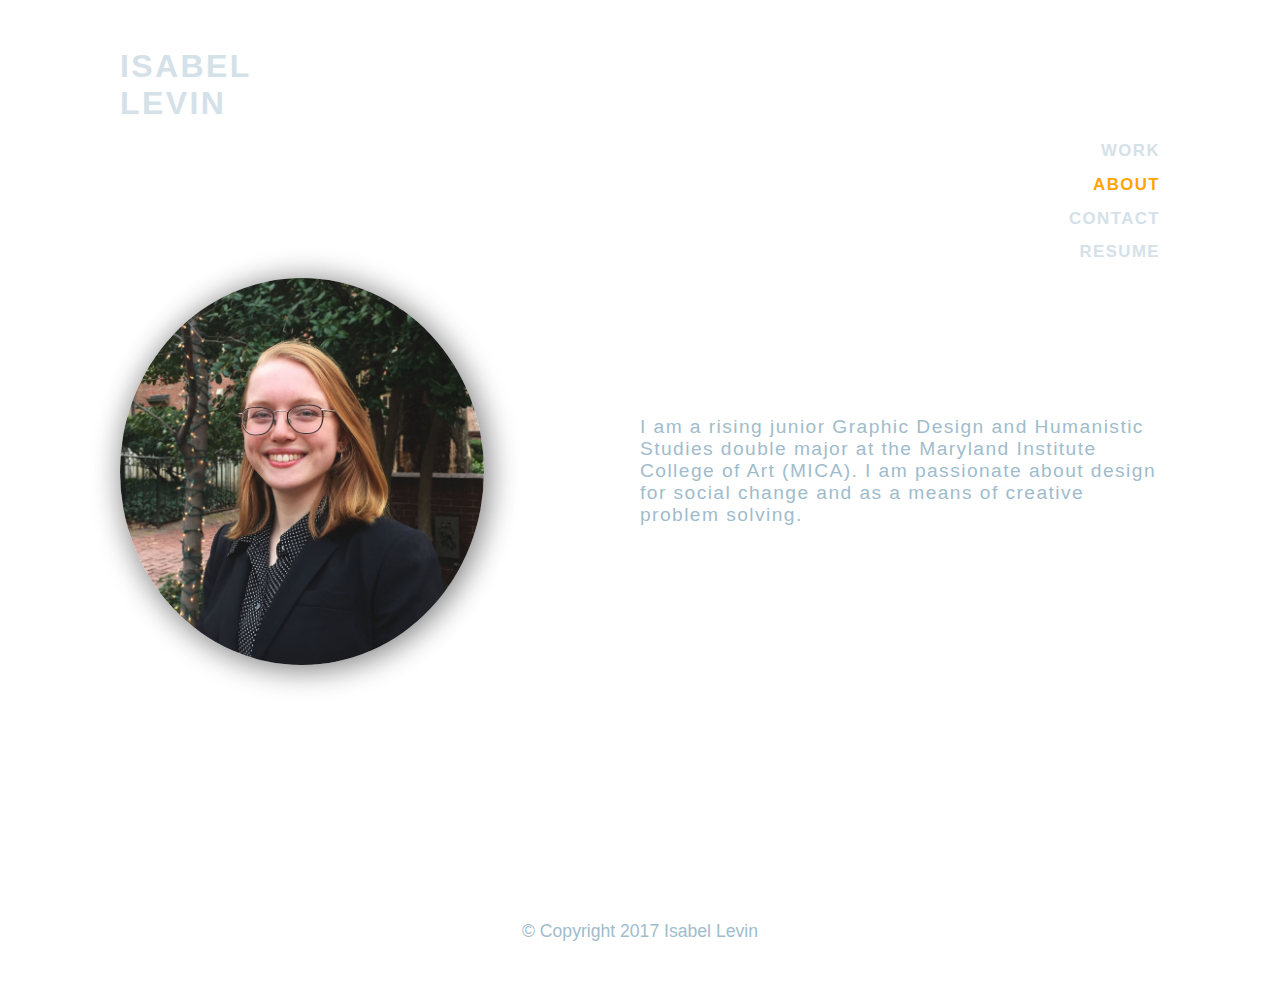
==== about.html @ 1cfdbbec "Initial Upload for Portfolio" ====
<!doctype html>

<html>
  <head>
    <!-- this is the proper meta tag to use common special characters, etc. -->
    <meta charset="UTF-8" />

    <!-- this is necessary for responsive @media queries to work properly -->
    <meta name="viewport" content="width=device-width, initial-scale=1">

    <!-- The Title to your website. Shows in the browser tab or window, as well as in search engine results. Not actually on the page anywhere -->
    <title>Isabel Levin | Portfolio</title>

    <link href="https://opensource.keycdn.com/fontawesome/4.7.0/font-awesome.min.css" type="text/css" rel="stylesheet" />
    <link href="basics.css" type="text/css" rel="stylesheet" />
    <link href="floatGrid.css" type="text/css" rel="stylesheet" />
    <link href="about.css" type="text/css" rel="stylesheet" />
    <link href="menu.css" type="text/css" rel="stylesheet" />
  </head>

    
    
    
  <body>
        <div class="container"> 
            <header>
                  <h1>
                      <a href="index.html">ISABEL <br> LEVIN </a>
                  </h1>
                
                
                    <nav>
                        <button class="hamburger">ME<br>NU</button>

                        <ul>
                            <li> <a href="work.html">WORK</a></li>
                            <li> <a href="about.html">ABOUT</a> </li>
                            <li> <a href="contact.html">CONTACT</a> </li>
                            <li> <a href="resume.html">RESUME</a> </li>
                        </ul>
                    </nav>
                
            </header>


            <main>
                  <h3><a href="work.html">WORK</a></h3>
                  <h4>ABOUT</h4>
                  <h3>
                      <a href="contact.html">CONTACT</a>
                  </h3>
                  <h3>
                      <a href="resume.html">RESUME</a>
                  </h3>

                  
                  <div class="flex">
                        <img src="images/professionalPortrait.jpeg">
                
                        <div class="container1"><p>I am a rising junior Graphic Design and Humanistic Studies double major at the Maryland Institute College of Art (MICA). I am passionate about design for social change and as a means of creative problem solving.</p></div>
                  </div>
                  
            </main>
            
            <footer>
                <p>© Copyright <span class="year dynamic">2017</span> Isabel Levin</p>
            </footer>

        </div>
      
          <script src="https://code.jquery.com/jquery-3.1.1.min.js"></script>

              <script src="jquery-3.2.0.min.js"></script>
                <script>
                    /* this makes menu hide and show when you click hamburger button */
                    $(".hamburger").click(function(){
                         $("header nav ul").toggle();
                        $("header nav").toggleClass('expanded');
                    });
                    
                    $(window).resize(function(){
                         var windowWidth = $(window).width();
                         console.log(windowWidth);

                         if (windowWidth >= 1024) {
                            $("header nav ul").show();
                         } else {
                             $("header nav ul").hide();
                         };
                    });
                    
                   $("header nav ul").hide();

                </script>

   </body>
---- basics.css ----
/** write your styles in this sheet. **/

* {
  -webkit-box-sizing: inherit;
  -moz-box-sizing: inherit;
  box-sizing: inherit;
}

html {
  -webkit-box-sizing: border-box;
  -moz-box-sizing: border-box;
  box-sizing: border-box;
}

body {
  background: white;
  color: black;
  /**/
  font-family: Apercu, Futura, "Helvetica Neue", Helvetica, sans-serif;
}


/*** project overlay ***/
.project-page {
  position: fixed;
  top:0;
  right:0;
  bottom:0;
  left:0;
  z-index: 9999999999;
  background-color: rgba(255,255,255,1);
  overflow-y: auto;
  -webkit-overflow-scrolling: touch;
}
.project-page * {
  margin-left: auto;
  margin-right:auto;
}
.project-page .container {
/*  max-width: 50em;*/
}
.project-page .close {
  background-color: transparent;
  border: 2px solid currentColor;
  border-radius: 50%;
  position: fixed;
  top: 2rem;
  right: 2rem;
  font-size: 1rem;
  height: 3.5rem;
  width: 3.5rem;
  line-height: 3.5rem;
  color:#9fbccc;
  cursor:pointer;
}

.project-page .close i {
    color:#9fbccc;
}

.project-page .close:hover    {
    color:#d5e1e8;
}

.project-page .close:hover i {
    color:#d5e1e8;
}

/* easy class to add to <ul>s to get rid of listy stuff */
.list-reset {
  list-style: none;
  margin:0;
  padding: 0;
}

/* try to keep body from scrolling in the background */
.stop-scrolling {
  height: 100%;
  overflow: hidden;
  position: relative;
}



header a                {text-decoration:none;
                         color:#d5e1e8;}

header a:hover          {text-decoration:none;
                         color:orange;}
---- floatGrid.css ----
* { box-sizing: border-box; }

header                  {color:#d5e1e8;
                         font-family:Apercu, Futura, "Helvetica Neue", Helvetica, sans-serif;
                         font-size:1em;
                         font-weight: bold;
                         letter-spacing:0.15em;
                         margin-top:3rem;}

header a                {text-decoration:none;
                         color:#d5e1e8;}

header a:hover          {text-decoration:none;
                         color:orange;}

h2                      {margin-left:1rem;
                         margin-right:1rem;
                         margin-top:1.25rem;
                         margin-bottom:0.75rem;}


h3                      {color:#d5e1e8;
                         font-size:1.75em;
                         text-align: right;}

h3 a                    {text-decoration:none;
                         color:#d5e1e8;}

h3 a:hover              {text-decoration:none;
                         color:orange;}

h4                      {color:orange;
                         font-size:1.75em;
                         text-align: right;}

h3,h4 {
    line-height: 1;
    margin-top:1em;
    margin-bottom: 1em;
}


@media (max-width:1024px) {
    
    h3,h4               {display:none;}}

@media (min-width:1024px) {
    
    nav              {display:none;}}



img                      {max-width:100%;
                          height:auto;}

main                     {font-family:Apercu, Futura,"Helvetica Neue", Helvetica, sans-serif;
                          font-weight:100;
                          color:black;
                          font-size:0.6em;
                          letter-spacing:0.15em;}


footer                   {color:#9fbccc;
                          font-family:Apercu, Futura, "Helvetica Neue", Helvetica, sans-serif;
                          font-weight:100;
                          text-align:center;
                          margin-top:4rem;
                          margin-bottom:3rem;}

a                        {color:#9fbccc;
                          text-decoration:none;}

a:hover                   {color:#9fbccc;}


.name                     {color:#9fbccc;
                           font-weight:100;
                           opacity:0;
                           transform:translateY(-100%);
                           transition:0.55s;}


.container              {max-width:1500px;
                         margin-left:7rem;
                         margin-right:7rem;
                         background:white;}
.project-page .container {margin-left:auto;
                         margin-right:auto;
                         }

    .flex .oneSide         {order: 1;
                            padding-left: 2em;}
    
.project img              {opacity:1;
                           box-shadow: 10px 10px 15px 0 rgba(0, 0, 0, 0.3);}

/*box-shadow:0 0 1em 0 rgba(4, 8, 39, 0.33); /* First property is x offset, second is y offset, third is amount of blur, fourth is spread of shadow. Then there's the RGBA color */

.project:hover img        {}

.project:hover .name       {opacity:1;
                            transform:translateY(0%);}

.flex                      {display: flex;
                            justify-content: space-between;
                            flex-direction: column;}



    
    .flex                  {flex-direction: row; 
                            flex-wrap: wrap; }
    
    /** This example is for a 12 column grid **/
    .column,
    .columns              {float:left;
                           padding-left:4rem;
                           padding-right:4rem;
                           padding-top:4rem;}

    .group,
    .grouped              {}

    .group::after,
    .grouped::after       {content:'';
                           display:table;
                           clear:both;}

/*    * Create different widths of columns **/
    .one                  {width:calc(100% / 12 * 01);}
    .two                  {width:calc(100% / 12 * 02);}
    .three                {width:calc(100% / 12 * 03);}
    .four                 {width:calc(100% / 12 * 04);}
    .five                 {width:calc(100% / 12 * 05);}
    .six                  {width:calc(100% / 12 * 06);}
    .seven                {width:calc(100% / 12 * 07);}
    .eight                {width:calc(100% / 12 * 08);}
    .nine                 {width:calc(100% / 12 * 09);}
    .ten                  {width:calc(100% / 12 * 10);}
    .eleven               {width:calc(100% / 12 * 11);}
    .twelve               {width:calc(100% / 12 * 12);}

    .offset-by-one        {margin-left:calc(100% / 12 * 01);}
    .offset-by-two        {margin-left:calc(100% / 12 * 02);}
    .offset-by-three      {margin-left:calc(100% / 12 * 03);}
    .offset-by-four       {margin-left:calc(100% / 12 * 04);}
    .offset-by-five       {margin-left:calc(100% / 12 * 05);}
    .offset-by-six        {margin-left:calc(100% / 12 * 06);}
    .offset-by-seven      {margin-left:calc(100% / 12 * 07);}
    .offset-by-eight      {margin-left:calc(100% / 12 * 08);}
    .offset-by-nine       {margin-left:calc(100% / 12 * 09);}
    .offset-by-ten        {margin-left:calc(100% / 12 * 10);}
    .offset-by-eleven     {margin-left:calc(100% / 12 * 11);}
    .offset-by-twelve     {margin-left:calc(100% / 12 * 12);}




/*SCROLL BAR*/
body {
margin-bottom: 5%;
}

/* Box styles */
.myBox {
border: none;
padding: 5px;
width: 200px;
height: 200px;
overflow: scroll;
}

/* Scrollbar styles */
::-webkit-scrollbar {
width: 8px;
height: 8px;
}

::-webkit-scrollbar-track {
border: 1px solid #9fbccc;
}

::-webkit-scrollbar-thumb {
background: #9fbccc;  
}

::-webkit-scrollbar-thumb:hover {
background: orange;  
}
/*SCROLL BAR ABOVE*/








.project                { 
    width: calc(80% / 3 );
    margin:1rem 0;
}

.project-page {
      padding: 3em;
        padding-left: 4em;
    padding-right: 4em;
}

@media (max-width: 70rem) {
    .project-page { padding-left: 3em;
                    padding-right: 3em;}
    
}

@media (max-width: 70rem) {
    .project        {width: calc(90% / 2);
                     margin:1rem 0;}
    .project-page { padding-left: 2em;
                    padding-right: 2em;}
}

@media (max-width: 50rem) {
    .project        {width: calc(100% / 1);}
    .three          {width: 100%; }
    .nine           {width: 100%; }
    .flex .oneSide  {order: -1;}
    .project-page { padding-left: 1em;
                    padding-right: 1em;}
    .project-page .container {
        flex-direction: column;
    }
}
---- about.css ----
img             {border-radius:50%;
                 opacity:1;
                 box-shadow: 6px 0px 30px 0 rgba(0, 0, 0, 0.3), 0 6px 30px 0 rgba(0, 0, 0, 0.3);}

img:hover       {opacity:0.85;}

img:active      {opacity:1;}

p               {color:#9fbccc;
                 font-weight:100;
                 font-size:2em;}

footer           {color:#9fbccc;
                  font-family:Apercu, Futura, "Helvetica Neue", Helvetica, sans-serif;
                  font-size:0.55em;
                  letter-spacing:0em;
                  font-weight:100;
                  text-align:center;
                  margin-top:16rem;
                  margin-bottom:3rem;}

.flex           {flex-direction:column;}

.container1     {margin-top:3em;}

@media (max-width:1024px) {
    p            {font-size:1.5em;
                  margin-left:1.5rem;}
    div          {margin-left:1rem;}
}

@media (min-width:1024px) {
    nav          {display:none;}
}

@media (min-width:900px){

    .flex       {flex-direction: row;
                 align-items:center;}
    img         {width:35%;}
                 
    .container1  {width:50%;
                  margin: 0 0 0 5%;}
    .container2  {margin-left:60%;
                  margin-right:10%;
                  margin-top:3%;}
    
}
---- menu.css ----
*                   {box-sizing: border-box;
                     transition: all 350ms;}


.hamburger          {height:5em;
                     width:5em;
                     background:#d5e1e8;
                     border:none;
                     border-radius:50%;
                     padding-left:0.66em;
                     color:white;
                     font-size:1em;
                     font-weight:600;
                     letter-spacing:0.4em;
                     text-align:center;
                     z-index:1;}

nav                 {margin-right:0.5rem;
                     margin-bottom:3rem;
                     display:flex;
                     justify-content: flex-end;
                     flex-direction:column;
                     align-items:flex-end;}


.hamburger:hover    {background:orange;
                     cursor:pointer;}

ul                  {list-style:none;
                     line-height:2em;}
nav ul              { text-align:right;}

.expanded {
    margin: 0;
}

@media (min-width:1024px){
    nav              {display:none;}
}

button              {outline:0;}
/*1024px
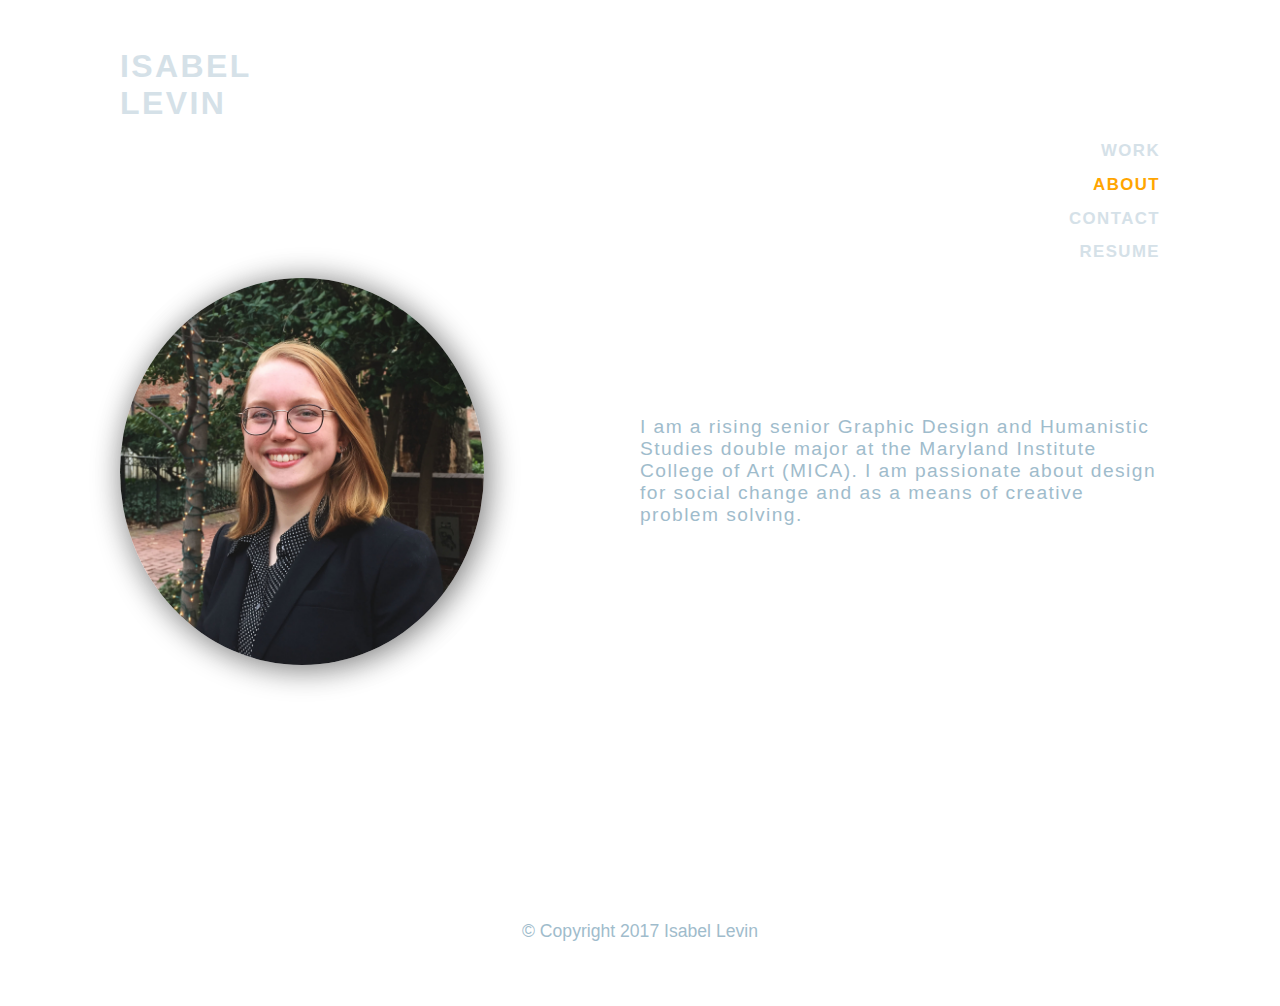
==== commit b781d302: "Change rising junior -> rising senior" ====
--- a/about.html
+++ b/about.html
@@ -57,7 +57,7 @@
                   <div class="flex">
                         <img src="images/professionalPortrait.jpeg">
                 
-                        <div class="container1"><p>I am a rising junior Graphic Design and Humanistic Studies double major at the Maryland Institute College of Art (MICA). I am passionate about design for social change and as a means of creative problem solving.</p></div>
+                        <div class="container1"><p>I am a rising senior Graphic Design and Humanistic Studies double major at the Maryland Institute College of Art (MICA). I am passionate about design for social change and as a means of creative problem solving.</p></div>
                   </div>
                   
             </main>
--- a/basics.css
+++ b/basics.css
@@ -41,8 +41,7 @@
 }
 .project-page .close {
   background-color: transparent;
-  border: 2px solid currentColor;
-  border-radius: 50%;
+  border: none;
   position: fixed;
   top: 2rem;
   right: 2rem;
@@ -52,10 +51,13 @@
   line-height: 3.5rem;
   color:#9fbccc;
   cursor:pointer;
+  padding:0;
+  
 }
 
 .project-page .close i {
     color:#9fbccc;
+    display:block;
 }
 
 .project-page .close:hover    {
--- a/floatGrid.css
+++ b/floatGrid.css
@@ -191,11 +191,6 @@
 
 
 
-
-
-
-
-
 .project                { 
     width: calc(80% / 3 );
     margin:1rem 0;
@@ -232,4 +227,11 @@
     }
 }
 
-
+@media (max-width: 400px){
+    .name              {opacity:1;
+                        transform:none;}
+    .container          {margin-left:2rem;
+                         margin-right:2rem;}
+}
+
+
--- a/menu.css
+++ b/menu.css
@@ -28,7 +28,7 @@
 
 ul                  {list-style:none;
                      line-height:2em;}
-nav ul              { text-align:right;}
+nav ul              {text-align:right;}
 
 .expanded {
     margin: 0;
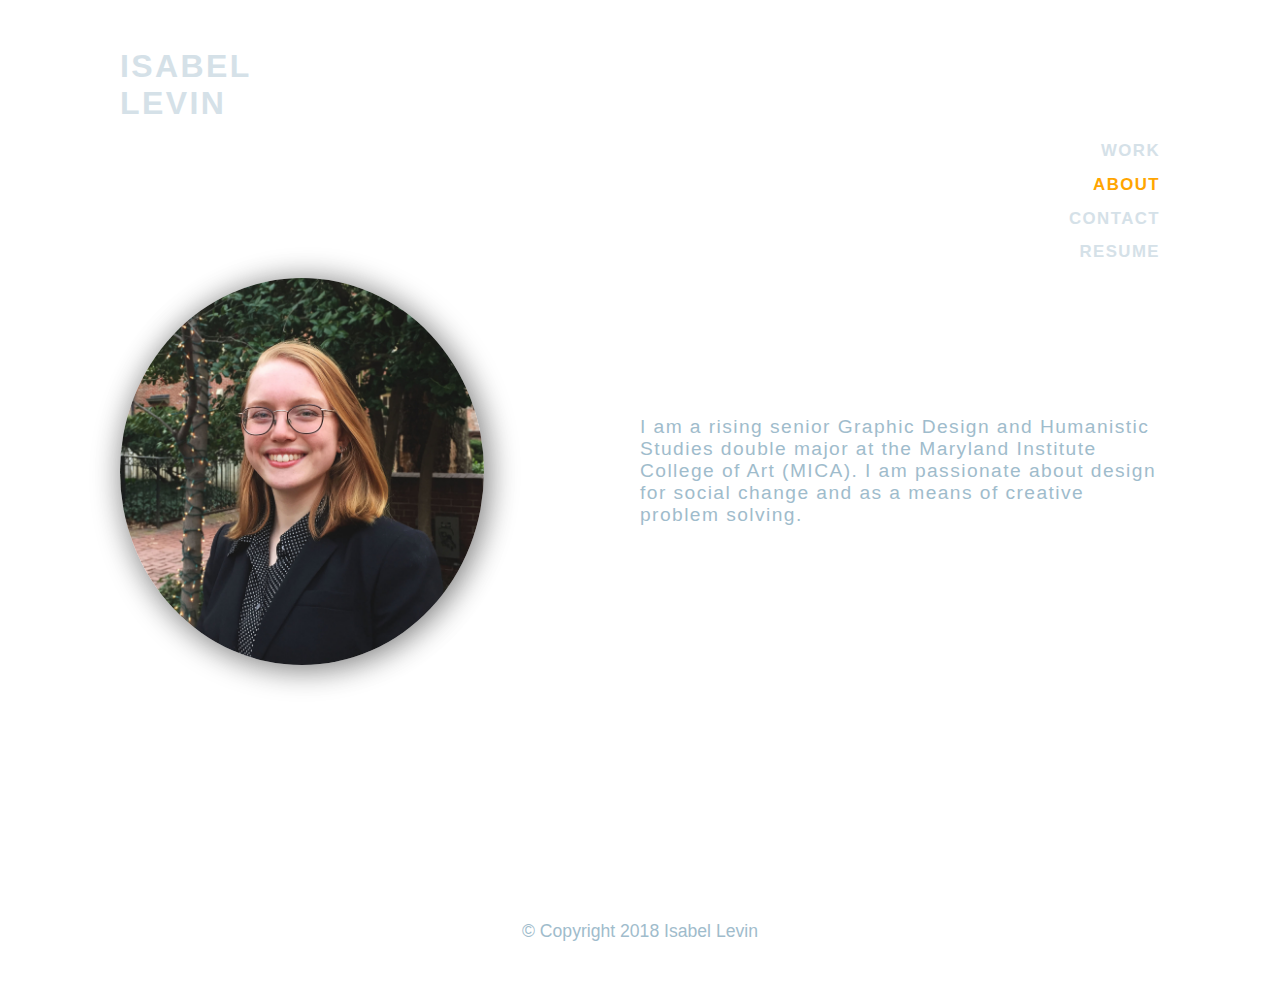
==== commit effa0afc: "Updating copyright to 2018" ====
--- a/about.html
+++ b/about.html
@@ -63,7 +63,7 @@
             </main>
             
             <footer>
-                <p>© Copyright <span class="year dynamic">2017</span> Isabel Levin</p>
+                <p>© Copyright <span class="year dynamic">2018</span> Isabel Levin</p>
             </footer>
 
         </div>
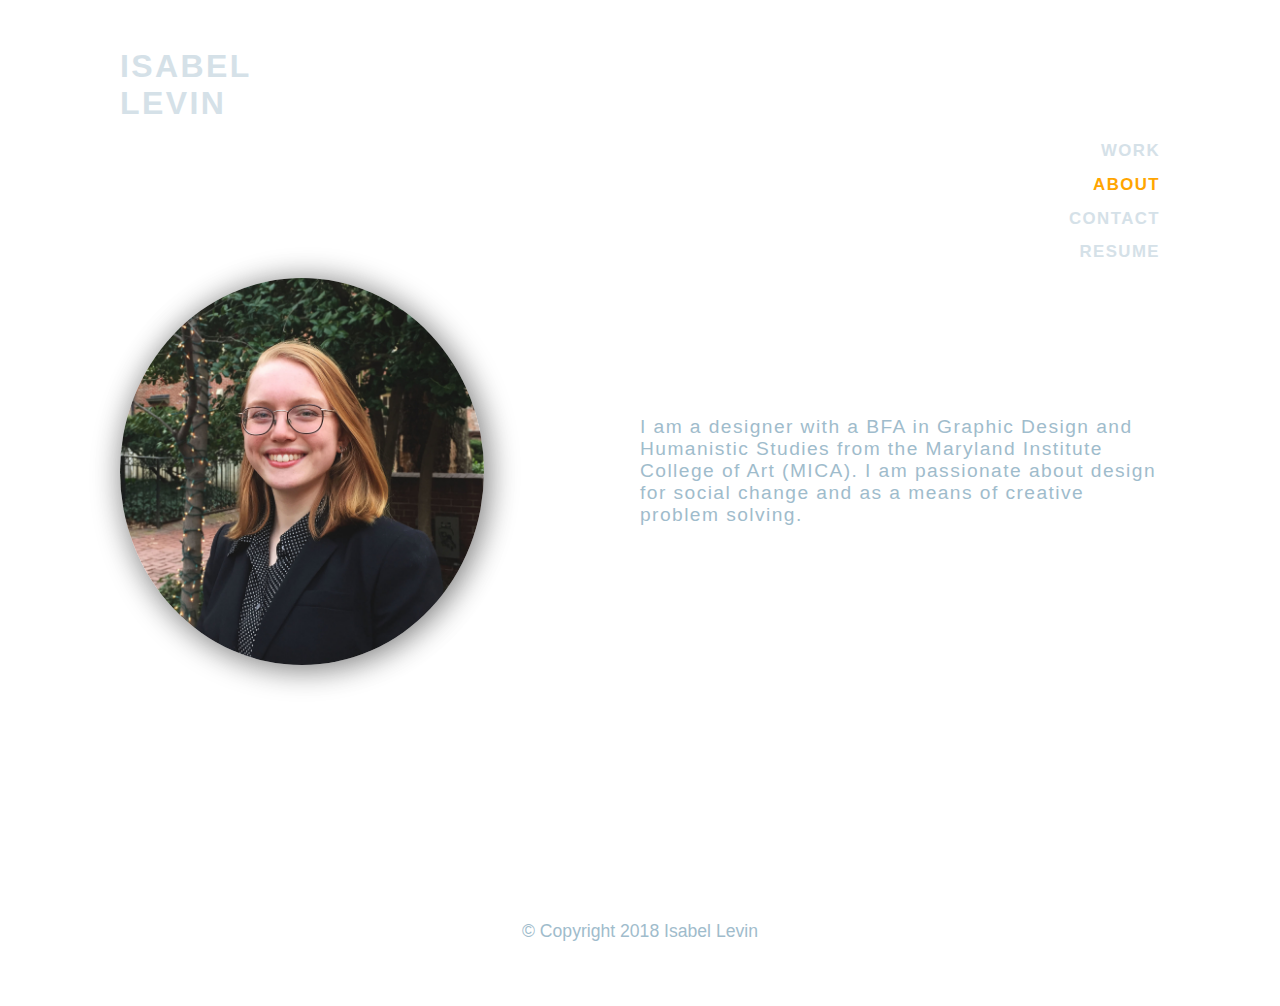
==== commit 60025032: "Editing about page paragraph" ====
--- a/about.html
+++ b/about.html
@@ -57,7 +57,7 @@
                   <div class="flex">
                         <img src="images/professionalPortrait.jpeg">
                 
-                        <div class="container1"><p>I am a rising senior Graphic Design and Humanistic Studies double major at the Maryland Institute College of Art (MICA). I am passionate about design for social change and as a means of creative problem solving.</p></div>
+                        <div class="container1"><p>I am a designer with a BFA in Graphic Design and Humanistic Studies from the Maryland Institute College of Art (MICA). I am passionate about design for social change and as a means of creative problem solving.</p></div>
                   </div>
                   
             </main>
